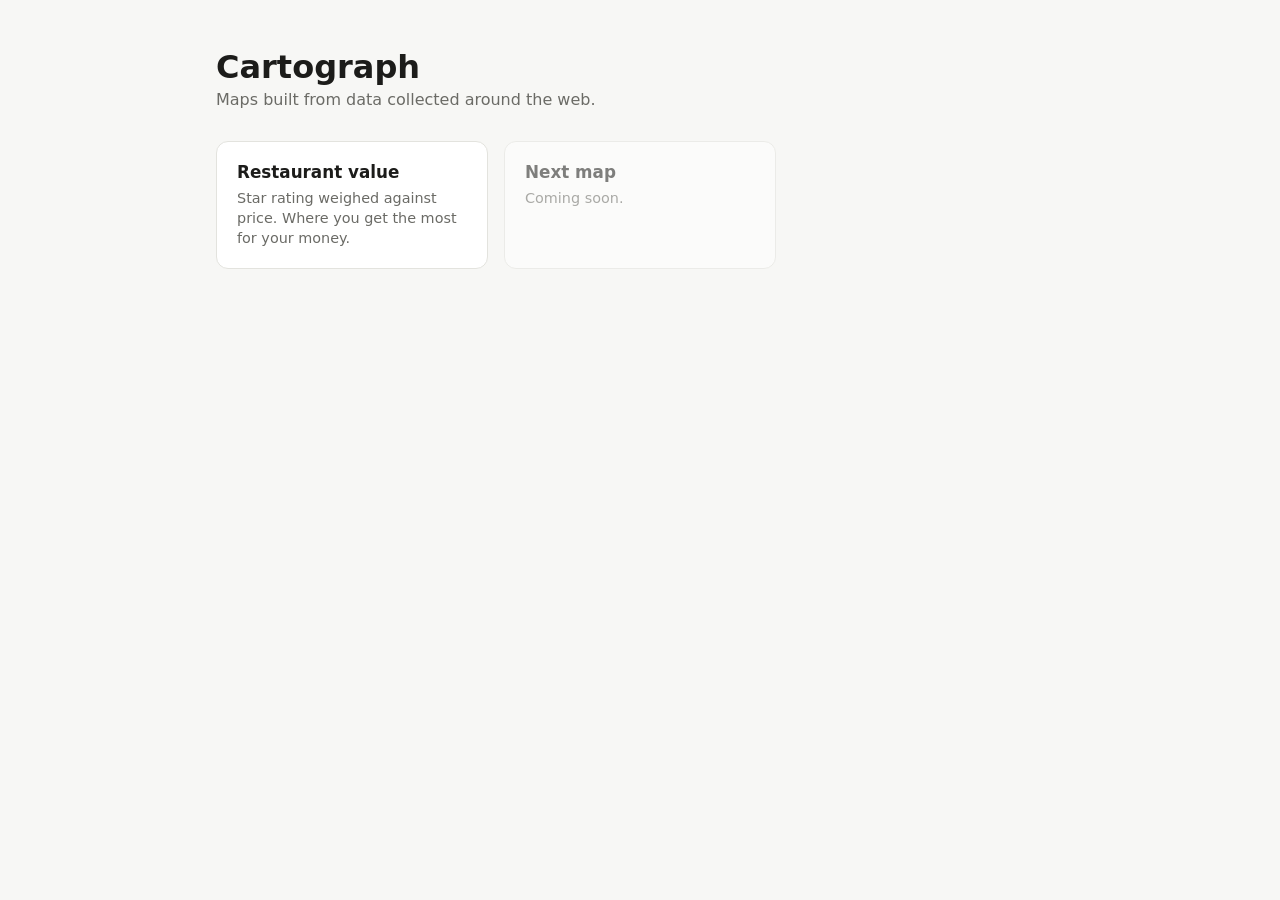
==== site/index.html @ b0383da9 "Initial scaffold: restaurant value map Python pipeline (Yelp Fusion fetcher, Bayesian value score, G" ====
<!doctype html>
<html lang="en">
<head>
  <meta charset="utf-8">
  <meta name="viewport" content="width=device-width, initial-scale=1">
  <title>Cartograph</title>
  <link rel="stylesheet" href="style.css">
</head>
<body>
  <main class="gallery">
    <h1>Cartograph</h1>
    <p class="lede">Maps built from data collected around the web.</p>
    <div class="cards">
      <a class="card" href="restaurants/">
        <h2>Restaurant value</h2>
        <p>Star rating weighed against price. Where you get the most for your money.</p>
      </a>
      <div class="card soon">
        <h2>Next map</h2>
        <p>Coming soon.</p>
      </div>
    </div>
  </main>
</body>
</html>
---- site/style.css ----
:root {
  --bg: #f7f7f5;
  --panel: #ffffff;
  --text: #1c1c1a;
  --muted: #6b6b66;
  --border: #e3e3de;
  --accent: #21918c;
  --warn-bg: #fff4d6;
  --warn-text: #6b4e00;
  font-family: ui-sans-serif, system-ui, -apple-system, "Segoe UI", Roboto, sans-serif;
}
@media (prefers-color-scheme: dark) {
  :root {
    --bg: #121211;
    --panel: #1c1c1b;
    --text: #ecece8;
    --muted: #9a9a94;
    --border: #2e2e2c;
    --accent: #5ec962;
    --warn-bg: #3a2f10;
    --warn-text: #f3d68a;
  }
}
* { box-sizing: border-box; }
html, body { margin: 0; height: 100%; background: var(--bg); color: var(--text); }
a { color: var(--accent); }

/* Gallery */
.gallery { max-width: 880px; margin: 0 auto; padding: 48px 16px; }
.gallery h1 { font-size: 2rem; margin: 0 0 4px; }
.gallery p.lede { color: var(--muted); margin: 0 0 32px; }
.cards { display: grid; grid-template-columns: repeat(auto-fill, minmax(240px, 1fr)); gap: 16px; }
.card { display: block; padding: 20px; background: var(--panel); border: 1px solid var(--border); border-radius: 12px; text-decoration: none; color: inherit; }
.card:hover { border-color: var(--accent); }
.card h2 { font-size: 1.05rem; margin: 0 0 6px; }
.card p { margin: 0; color: var(--muted); font-size: .9rem; line-height: 1.4; }
.card.soon { opacity: .55; pointer-events: none; }

/* Map pages */
.map-page { display: flex; height: 100%; }
.sidebar { width: 340px; flex-shrink: 0; overflow-y: auto; background: var(--panel); border-right: 1px solid var(--border); padding: 20px 16px; }
.sidebar h1 { font-size: 1.25rem; margin: 0 0 4px; }
.sidebar .sub { color: var(--muted); font-size: .85rem; margin: 0 0 16px; }
.sidebar h3 { font-size: .8rem; text-transform: uppercase; letter-spacing: .05em; color: var(--muted); margin: 20px 0 8px; }
.banner { background: var(--warn-bg); color: var(--warn-text); padding: 10px 12px; border-radius: 8px; font-size: .85rem; margin-bottom: 12px; }
.controls label { display: flex; align-items: center; gap: 6px; font-size: .9rem; margin: 4px 0; }
.controls .prices { display: flex; gap: 12px; }
.controls input[type=range] { width: 100%; }
.legend-bar { height: 10px; border-radius: 5px; background: linear-gradient(to right, #440154, #3b528b, #21918c, #5ec962, #fde725); }
.legend-labels { display: flex; justify-content: space-between; font-size: .75rem; color: var(--muted); margin-top: 4px; }
ol.top { padding-left: 22px; margin: 0; }
ol.top li { margin: 0 0 8px; font-size: .9rem; cursor: pointer; }
ol.top li .meta { color: var(--muted); font-size: .8rem; }
#map { flex: 1; }
.maplibregl-popup-content { background: var(--panel); color: var(--text); border-radius: 8px; font-size: .85rem; }
.maplibregl-popup-tip { border-top-color: var(--panel) !important; }
.back { font-size: .85rem; text-decoration: none; }

@media (max-width: 720px) {
  .map-page { flex-direction: column-reverse; }
  .sidebar { width: 100%; height: 45%; border-right: 0; border-top: 1px solid var(--border); }
  #map { min-height: 55%; }
}
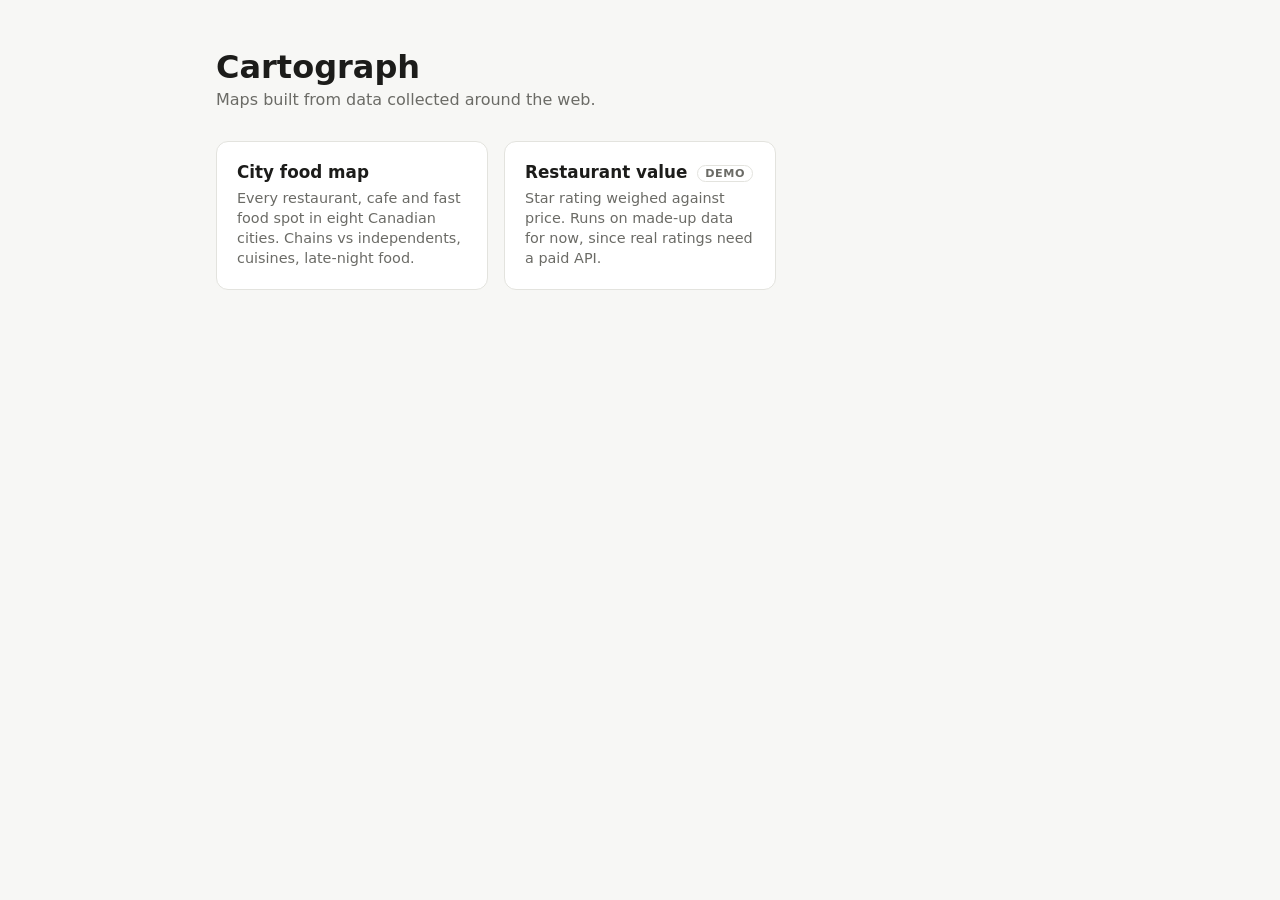
==== commit 70e572eb: "Add city food map for eight Canadian cities Pulls restaurants, cafes and fast food from OpenStreetMa" ====
--- a/site/index.html
+++ b/site/index.html
@@ -11,14 +11,14 @@
     <h1>Cartograph</h1>
     <p class="lede">Maps built from data collected around the web.</p>
     <div class="cards">
+      <a class="card" href="food/">
+        <h2>City food map</h2>
+        <p>Every restaurant, cafe and fast food spot in eight Canadian cities. Chains vs independents, cuisines, late-night food.</p>
+      </a>
       <a class="card" href="restaurants/">
-        <h2>Restaurant value</h2>
-        <p>Star rating weighed against price. Where you get the most for your money.</p>
+        <h2>Restaurant value <span class="tag">Demo</span></h2>
+        <p>Star rating weighed against price. Runs on made-up data for now, since real ratings need a paid API.</p>
       </a>
-      <div class="card soon">
-        <h2>Next map</h2>
-        <p>Coming soon.</p>
-      </div>
     </div>
   </main>
 </body>
--- a/site/style.css
+++ b/site/style.css
@@ -35,6 +35,8 @@
 .card h2 { font-size: 1.05rem; margin: 0 0 6px; }
 .card p { margin: 0; color: var(--muted); font-size: .9rem; line-height: 1.4; }
 .card.soon { opacity: .55; pointer-events: none; }
+.tag { font-size: .7rem; font-weight: 600; text-transform: uppercase; letter-spacing: .05em; color: var(--muted);
+  border: 1px solid var(--border); border-radius: 999px; padding: 1px 7px; vertical-align: middle; margin-left: 4px; }
 
 /* Map pages */
 .map-page { display: flex; height: 100%; }
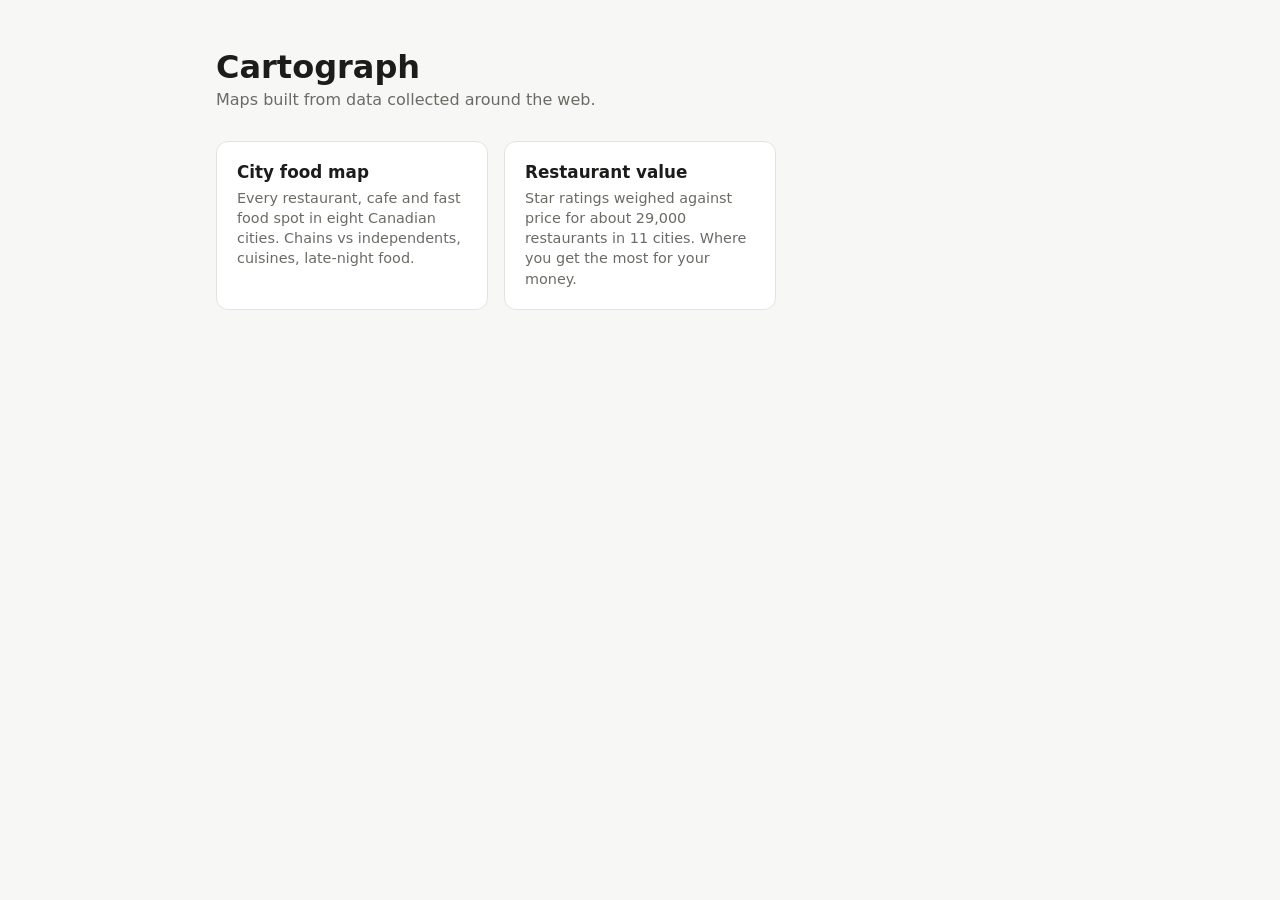
==== commit a1a1e561: "Put the restaurant value map live with Yelp Open Dataset ratings Scores about 29,000 restaurants acr" ====
--- a/site/index.html
+++ b/site/index.html
@@ -16,8 +16,8 @@
         <p>Every restaurant, cafe and fast food spot in eight Canadian cities. Chains vs independents, cuisines, late-night food.</p>
       </a>
       <a class="card" href="restaurants/">
-        <h2>Restaurant value <span class="tag">Demo</span></h2>
-        <p>Star rating weighed against price. Runs on made-up data for now, since real ratings need a paid API.</p>
+        <h2>Restaurant value</h2>
+        <p>Star ratings weighed against price for about 29,000 restaurants in 11 cities. Where you get the most for your money.</p>
       </a>
     </div>
   </main>
